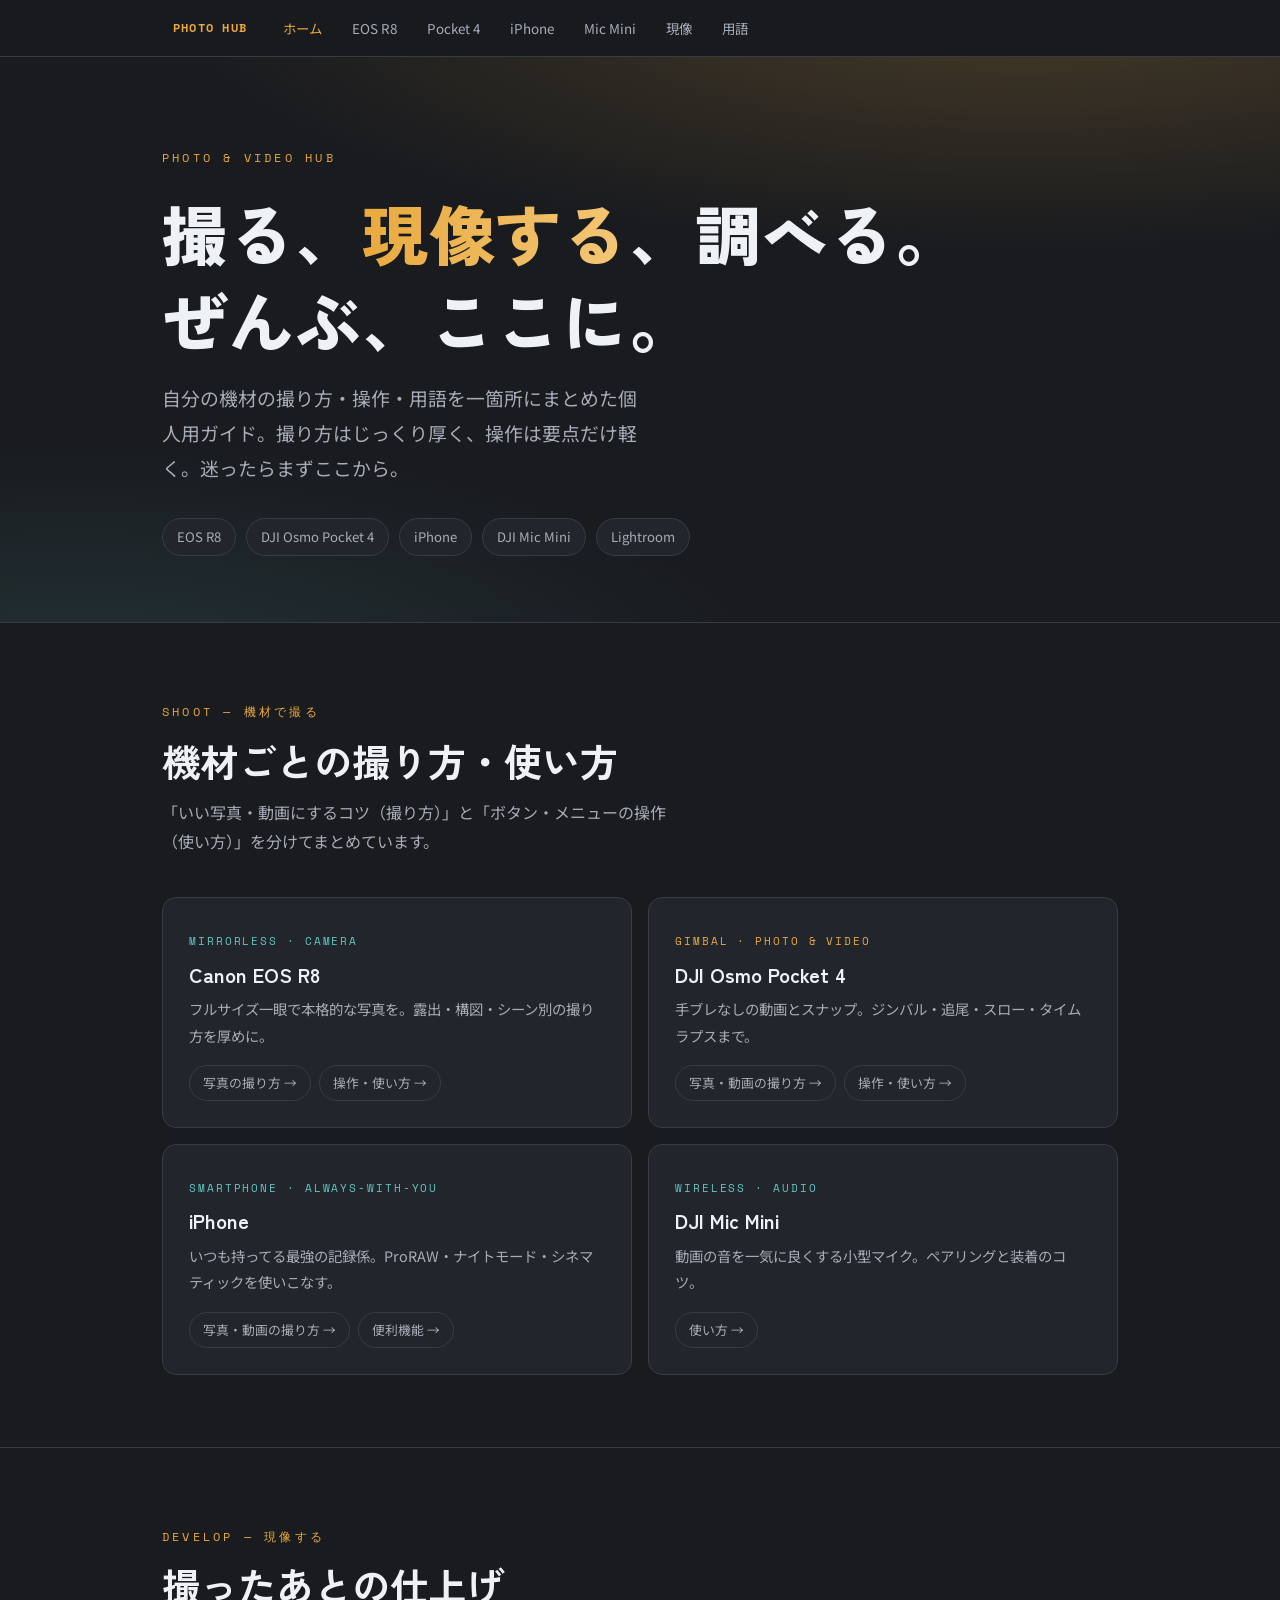
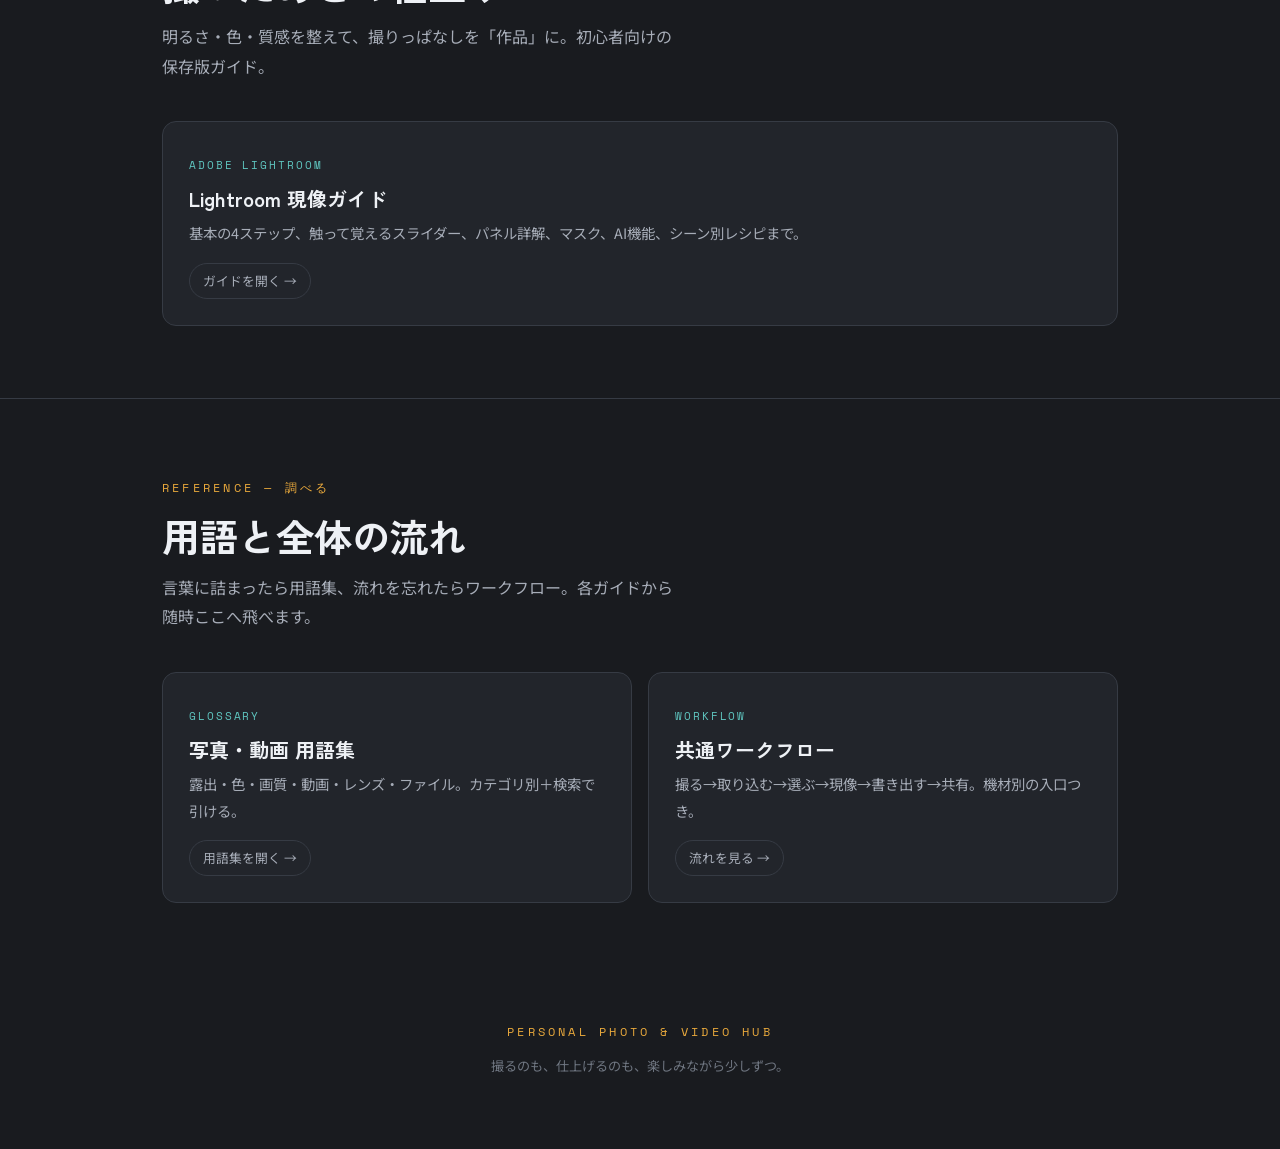
==== index.html @ 1a2ffede "Add photo-hub site structure from zip Extract index.html, assets (main.js, style.css), lightroom pag" ====
<!DOCTYPE html>
<html lang="ja">
<head>
<meta charset="UTF-8">
<meta name="viewport" content="width=device-width, initial-scale=1.0">
<title>撮影＆現像ハブ — 撮る・現像する・調べる</title>
<link rel="preconnect" href="https://fonts.googleapis.com">
<link rel="preconnect" href="https://fonts.gstatic.com" crossorigin>
<link href="https://fonts.googleapis.com/css2?family=Zen+Kaku+Gothic+New:wght@500;700;900&family=Noto+Sans+JP:wght@400;500;700&family=Space+Mono:wght@400;700&display=swap" rel="stylesheet">
<link rel="stylesheet" href="assets/style.css">
</head>
<body data-page="home">

<nav class="nav">
  <div class="wrap">
    <a class="brand" href="index.html">PHOTO HUB</a>
    <a href="index.html" data-nav="home">ホーム</a>
    <a href="eos-r8/shoot.html">EOS R8</a>
    <a href="pocket4/shoot.html">Pocket 4</a>
    <a href="iphone/shoot.html">iPhone</a>
    <a href="mic-mini/index.html">Mic Mini</a>
    <a href="lightroom/index.html">現像</a>
    <a href="reference/glossary.html">用語</a>
  </div>
</nav>

<header class="hero">
  <div class="hero-glow"></div>
  <div class="wrap">
    <span class="eyebrow hero-eyebrow">Photo &amp; Video Hub</span>
    <h1>撮る、<span class="accent">現像する</span>、調べる。<br>ぜんぶ、ここに。</h1>
    <p class="lead">自分の機材の撮り方・操作・用語を一箇所にまとめた個人用ガイド。撮り方はじっくり厚く、操作は要点だけ軽く。迷ったらまずここから。</p>
    <div class="hero-meta">
      <span class="chip">EOS R8</span>
      <span class="chip">DJI Osmo Pocket 4</span>
      <span class="chip">iPhone</span>
      <span class="chip">DJI Mic Mini</span>
      <span class="chip">Lightroom</span>
    </div>
  </div>
</header>

<!-- 機材で撮る -->
<section class="section">
  <div class="wrap">
    <div class="sec-head reveal">
      <span class="eyebrow">Shoot — 機材で撮る</span>
      <h2>機材ごとの撮り方・使い方</h2>
      <p>「いい写真・動画にするコツ（撮り方）」と「ボタン・メニューの操作（使い方）」を分けてまとめています。</p>
    </div>

    <div class="two reveal">
      <a class="dev-card theme-r8" href="eos-r8/shoot.html">
        <span class="kind">Mirrorless · Camera</span>
        <h3>Canon EOS R8</h3>
        <p>フルサイズ一眼で本格的な写真を。露出・構図・シーン別の撮り方を厚めに。</p>
        <div class="dev-links">
          <span class="pill">写真の撮り方 →</span>
          <span class="pill">操作・使い方 →</span>
        </div>
      </a>

      <a class="dev-card theme-pocket" href="pocket4/shoot.html">
        <span class="kind">Gimbal · Photo &amp; Video</span>
        <h3>DJI Osmo Pocket 4</h3>
        <p>手ブレなしの動画とスナップ。ジンバル・追尾・スロー・タイムラプスまで。</p>
        <div class="dev-links">
          <span class="pill">写真・動画の撮り方 →</span>
          <span class="pill">操作・使い方 →</span>
        </div>
      </a>

      <a class="dev-card theme-iphone" href="iphone/shoot.html">
        <span class="kind">Smartphone · Always-with-you</span>
        <h3>iPhone</h3>
        <p>いつも持ってる最強の記録係。ProRAW・ナイトモード・シネマティックを使いこなす。</p>
        <div class="dev-links">
          <span class="pill">写真・動画の撮り方 →</span>
          <span class="pill">便利機能 →</span>
        </div>
      </a>

      <a class="dev-card theme-mic" href="mic-mini/index.html">
        <span class="kind">Wireless · Audio</span>
        <h3>DJI Mic Mini</h3>
        <p>動画の音を一気に良くする小型マイク。ペアリングと装着のコツ。</p>
        <div class="dev-links">
          <span class="pill">使い方 →</span>
        </div>
      </a>
    </div>
  </div>
</section>

<!-- 現像する -->
<section class="section">
  <div class="wrap">
    <div class="sec-head reveal">
      <span class="eyebrow">Develop — 現像する</span>
      <h2>撮ったあとの仕上げ</h2>
      <p>明るさ・色・質感を整えて、撮りっぱなしを「作品」に。初心者向けの保存版ガイド。</p>
    </div>
    <a class="dev-card reveal" href="lightroom/index.html">
      <span class="kind">Adobe Lightroom</span>
      <h3>Lightroom 現像ガイド</h3>
      <p>基本の4ステップ、触って覚えるスライダー、パネル詳解、マスク、AI機能、シーン別レシピまで。</p>
      <div class="dev-links">
        <span class="pill">ガイドを開く →</span>
      </div>
    </a>
  </div>
</section>

<!-- リファレンス -->
<section class="section last">
  <div class="wrap">
    <div class="sec-head reveal">
      <span class="eyebrow">Reference — 調べる</span>
      <h2>用語と全体の流れ</h2>
      <p>言葉に詰まったら用語集、流れを忘れたらワークフロー。各ガイドから随時ここへ飛べます。</p>
    </div>
    <div class="two reveal">
      <a class="dev-card" href="reference/glossary.html">
        <span class="kind">Glossary</span>
        <h3>写真・動画 用語集</h3>
        <p>露出・色・画質・動画・レンズ・ファイル。カテゴリ別＋検索で引ける。</p>
        <div class="dev-links"><span class="pill">用語集を開く →</span></div>
      </a>
      <a class="dev-card" href="reference/workflow.html">
        <span class="kind">Workflow</span>
        <h3>共通ワークフロー</h3>
        <p>撮る→取り込む→選ぶ→現像→書き出す→共有。機材別の入口つき。</p>
        <div class="dev-links"><span class="pill">流れを見る →</span></div>
      </a>
    </div>
  </div>
</section>

<footer class="footer">
  <div class="wrap">
    <span class="eyebrow">Personal Photo &amp; Video Hub</span>
    撮るのも、仕上げるのも、楽しみながら少しずつ。
  </div>
</footer>

<script src="assets/main.js"></script>
</body>
</html>
---- assets/style.css ----
/* =========================================================
   撮影＆現像ハブ — 共通スタイル style.css
   全ページで読み込む。トークン + テーマ別アクセント + 部品。
   ========================================================= */

:root{
  --bg:#191b1f;
  --panel:#22252b;
  --panel-2:#2b2f37;
  --line:#363b44;
  --ink:#eef1f5;
  --ink-soft:#a7adb8;
  --ink-faint:#6f7681;

  /* 固定ブランド色 */
  --amber:#e9a93c;
  --teal:#5fc6c0;

  /* ページごとに切り替わるアクセント（既定 = amber / teal） */
  --accent:#e9a93c;
  --accent-soft:#f3c878;
  --accent2:#5fc6c0;

  --radius:14px;
  --maxw:1000px;
}

/* テーマ：body に付けるとアクセントが切り替わる */
.theme-r8{     --accent:#e9a93c; --accent-soft:#f3c878; --accent2:#5fc6c0; }
.theme-pocket{ --accent:#5fc6c0; --accent-soft:#9fe0dc; --accent2:#e9a93c; }
.theme-iphone{ --accent:#8ab4f8; --accent-soft:#bcd4fb; --accent2:#5fc6c0; }
.theme-mic{    --accent:#9b8cff; --accent-soft:#c3baff; --accent2:#5fc6c0; }

*{box-sizing:border-box;margin:0;padding:0}
html{scroll-behavior:smooth}
body{
  background:var(--bg);
  color:var(--ink);
  font-family:"Noto Sans JP",sans-serif;
  line-height:1.85;
  -webkit-font-smoothing:antialiased;
  overflow-x:hidden;
}
.wrap{max-width:var(--maxw);margin:0 auto;padding:0 22px}

h1,h2,h3,h4{font-family:"Zen Kaku Gothic New",sans-serif;line-height:1.32}
a{color:var(--accent)}
.eyebrow{font-family:"Space Mono",monospace;font-size:.72rem;letter-spacing:.28em;text-transform:uppercase;color:var(--accent)}
.num{font-family:"Space Mono",monospace;color:var(--accent);font-weight:700}
code{font-family:"Space Mono",monospace;background:var(--panel-2);padding:2px 7px;border-radius:5px;font-size:.85em;color:var(--accent-soft)}

/* ---------- nav ---------- */
.nav{position:sticky;top:0;z-index:50;background:rgba(25,27,31,.86);backdrop-filter:blur(10px);border-bottom:1px solid var(--line)}
.nav .wrap{display:flex;align-items:center;gap:8px;height:56px;overflow-x:auto;scrollbar-width:none}
.nav .wrap::-webkit-scrollbar{display:none}
.nav .brand{font-family:"Space Mono",monospace;font-weight:700;color:var(--accent);font-size:.78rem;letter-spacing:.1em;white-space:nowrap;margin-right:6px;text-decoration:none}
.nav a{color:var(--ink-soft);text-decoration:none;font-size:.84rem;white-space:nowrap;padding:6px 11px;border-radius:8px;transition:color .2s,background .2s}
.nav a:hover{color:var(--ink);background:var(--panel)}
.nav a.active{color:var(--accent)}
.nav .home{color:var(--ink-faint)}

/* ---------- hero ---------- */
.hero{position:relative;padding:90px 0 66px;border-bottom:1px solid var(--line);overflow:hidden}
.hero-glow{position:absolute;inset:0;pointer-events:none;
  background:
    radial-gradient(120% 80% at 80% -10%, color-mix(in srgb, var(--accent) 22%, transparent), transparent 55%),
    radial-gradient(90% 70% at 6% 110%, color-mix(in srgb, var(--accent2) 14%, transparent), transparent 60%);}
.hero .wrap{position:relative}
.hero-eyebrow{display:block;margin-bottom:22px}
.hero h1{font-size:clamp(2.3rem,6.5vw,4.1rem);font-weight:900;letter-spacing:.01em;margin-bottom:18px}
.hero h1 .accent{background:linear-gradient(100deg,var(--accent),var(--accent-soft));-webkit-background-clip:text;background-clip:text;color:transparent}
.lead{font-size:clamp(1rem,2.2vw,1.18rem);color:var(--ink-soft);max-width:48ch}
.hero-meta{margin-top:32px;display:flex;flex-wrap:wrap;gap:10px}
.chip{font-size:.82rem;color:var(--ink-soft);border:1px solid var(--line);border-radius:999px;padding:6px 14px;background:var(--panel)}

/* ---------- section ---------- */
.section{padding:72px 0;border-bottom:1px solid var(--line)}
.section.last{border-bottom:none}
.sec-head{margin-bottom:40px}
.sec-head h2{font-size:clamp(1.7rem,4vw,2.4rem);font-weight:700;margin:10px 0 12px}
.sec-head p{color:var(--ink-soft);max-width:58ch}

/* ---------- generic grids ---------- */
.two{display:grid;grid-template-columns:1fr 1fr;gap:16px}
.grid{display:grid;grid-template-columns:repeat(2,1fr);gap:16px}
.grid-3{display:grid;grid-template-columns:repeat(3,1fr);gap:16px}

/* ---------- hub device cards ---------- */
.dev-card{display:block;background:var(--panel);border:1px solid var(--line);border-radius:var(--radius);padding:26px;text-decoration:none;color:inherit;transition:border-color .25s ease,transform .25s ease;position:relative}
.dev-card:hover{border-color:var(--accent);transform:translateY(-3px)}
.dev-card .kind{font-family:"Space Mono",monospace;font-size:.66rem;letter-spacing:.18em;text-transform:uppercase;color:var(--accent2)}
.dev-card h3{font-size:1.25rem;font-weight:700;margin:8px 0 8px}
.dev-card p{color:var(--ink-soft);font-size:.9rem;margin-bottom:16px}
.dev-links{display:flex;flex-wrap:wrap;gap:8px}
.pill{font-size:.8rem;border:1px solid var(--line);border-radius:999px;padding:5px 13px;color:var(--ink-soft);text-decoration:none;transition:all .2s}
.pill:hover{border-color:var(--accent);color:var(--accent)}
.pill.soon{opacity:.5;pointer-events:none}
.badge-soon{position:absolute;top:18px;right:18px;font-family:"Space Mono",monospace;font-size:.6rem;letter-spacing:.14em;color:var(--ink-faint);border:1px solid var(--line);border-radius:5px;padding:3px 7px}

/* ---------- orientation boxes ---------- */
.obox{background:var(--panel);border:1px solid var(--line);border-radius:var(--radius);padding:24px}
.obox h3{font-size:1.08rem;margin-bottom:8px}
.obox p{color:var(--ink-soft);font-size:.92rem}
.obox .meta{font-family:"Space Mono",monospace;font-size:.68rem;letter-spacing:.16em;color:var(--accent2);text-transform:uppercase;display:block;margin-bottom:10px}
.modules{display:flex;flex-wrap:wrap;gap:8px;margin-top:30px}
.mod{font-size:.82rem;background:var(--panel-2);border:1px solid var(--line);border-radius:8px;padding:7px 13px;color:var(--ink-soft)}
.mod b{color:var(--accent);font-family:"Space Mono",monospace;margin-right:6px}

/* ---------- numbered steps ---------- */
.step{display:grid;grid-template-columns:auto 1fr;gap:22px;padding:26px;margin-bottom:18px;background:var(--panel);border:1px solid var(--line);border-radius:var(--radius);transition:border-color .25s ease,transform .25s ease}
.step:hover{border-color:var(--accent);transform:translateY(-2px)}
.step .num{font-size:1.5rem;padding-top:2px}
.step h3{font-size:1.22rem;font-weight:700;margin-bottom:6px}
.step .role{font-family:"Space Mono",monospace;font-size:.7rem;letter-spacing:.2em;color:var(--accent2);text-transform:uppercase;display:block;margin-bottom:10px}
.step ul{list-style:none;margin-top:14px;display:grid;gap:9px}
.step li{position:relative;padding-left:18px;color:var(--ink-soft);font-size:.95rem}
.step li::before{content:"";position:absolute;left:0;top:.7em;width:7px;height:7px;border-radius:2px;background:var(--accent)}
.step li b{color:var(--ink);font-weight:700}

/* ---------- tip ---------- */
.tip{margin-top:16px;padding:13px 16px;border-radius:10px;background:color-mix(in srgb, var(--accent) 9%, transparent);border:1px solid color-mix(in srgb, var(--accent) 28%, transparent);font-size:.9rem;color:var(--accent-soft)}
.tip b{color:var(--accent);font-weight:700}

/* ---------- cards ---------- */
.card{background:var(--panel);border:1px solid var(--line);border-radius:var(--radius);padding:24px;transition:border-color .25s ease,transform .25s ease}
.card:hover{border-color:var(--accent2);transform:translateY(-2px)}
.card .tag{font-family:"Space Mono",monospace;font-size:.66rem;letter-spacing:.16em;color:var(--accent2);text-transform:uppercase}
.card h3{font-size:1.08rem;font-weight:700;margin:8px 0 8px}
.card p{color:var(--ink-soft);font-size:.9rem}

/* ---------- accordion ---------- */
.acc{background:var(--panel);border:1px solid var(--line);border-radius:12px;margin-bottom:12px;overflow:hidden}
.acc summary{cursor:pointer;padding:18px 22px;display:flex;align-items:center;gap:14px;list-style:none;font-family:"Zen Kaku Gothic New",sans-serif;font-weight:700;font-size:1.04rem}
.acc summary::-webkit-details-marker{display:none}
.acc summary .ico{font-family:"Space Mono",monospace;color:var(--accent);font-size:.9rem;transition:transform .2s ease}
.acc[open] summary .ico{transform:rotate(90deg)}
.acc summary .en{font-family:"Space Mono",monospace;font-size:.66rem;letter-spacing:.14em;color:var(--accent2);text-transform:uppercase;margin-left:auto;font-weight:400}
.acc .body{padding:0 22px 20px 54px;color:var(--ink-soft);font-size:.93rem}
.acc .body p{margin-bottom:10px}
.acc .body b{color:var(--ink)}
.acc .body .mini{font-size:.85rem;color:var(--accent-soft);background:color-mix(in srgb, var(--accent) 8%, transparent);border-radius:8px;padding:9px 13px;margin-top:6px}

/* ---------- interactive lab ---------- */
.lab{background:var(--panel);border:1px solid var(--line);border-radius:var(--radius);overflow:hidden}
.lab-grid{display:grid;grid-template-columns:1.1fr 1fr}
.stage{position:relative;aspect-ratio:4/3;width:100%;background:#000;overflow:hidden}
.controls{padding:20px 22px 24px;border-left:1px solid var(--line)}
.ctrl{margin-bottom:15px}
.ctrl-top{display:flex;justify-content:space-between;align-items:baseline;margin-bottom:7px}
.ctrl-label{font-size:.88rem;font-weight:500}
.ctrl-label span{color:var(--ink-faint);font-size:.74rem;margin-left:7px;font-weight:400}
.ctrl-val{font-family:"Space Mono",monospace;font-size:.82rem;color:var(--accent);font-weight:700}
input[type=range]{-webkit-appearance:none;appearance:none;width:100%;height:4px;border-radius:4px;background:var(--line);outline:none;cursor:pointer}
input[type=range]::-webkit-slider-thumb{-webkit-appearance:none;appearance:none;width:18px;height:18px;border-radius:50%;background:var(--accent);border:3px solid var(--bg);cursor:pointer;box-shadow:0 0 0 1px var(--accent);transition:transform .12s ease}
input[type=range]::-webkit-slider-thumb:active{transform:scale(1.25)}
input[type=range]::-moz-range-thumb{width:18px;height:18px;border-radius:50%;background:var(--accent);border:3px solid var(--bg);cursor:pointer;box-shadow:0 0 0 1px var(--accent)}
.reset{margin-top:6px;font-family:"Space Mono",monospace;font-size:.76rem;letter-spacing:.12em;background:transparent;color:var(--ink-soft);border:1px solid var(--line);border-radius:8px;padding:9px 16px;cursor:pointer;transition:all .2s ease;width:100%}
.reset:hover{border-color:var(--accent);color:var(--accent)}
.lab-note{padding:13px 22px;border-top:1px solid var(--line);font-size:.8rem;color:var(--ink-faint)}

/* ---------- recipe ---------- */
.recipe{background:var(--panel);border:1px solid var(--line);border-radius:var(--radius);padding:26px;margin-bottom:16px}
.recipe-head{display:flex;align-items:center;gap:12px;margin-bottom:14px}
.recipe-head .dot{width:11px;height:11px;border-radius:50%;flex:none}
.recipe-head h3{font-size:1.18rem;font-weight:700}
.recipe-head .scene-tag{font-family:"Space Mono",monospace;font-size:.66rem;letter-spacing:.14em;color:var(--ink-faint);text-transform:uppercase;margin-left:auto}
.recipe p.intro{color:var(--ink-soft);font-size:.92rem;margin-bottom:16px}
.recipe table{width:100%;border-collapse:collapse;font-size:.88rem}
.recipe td{padding:8px 0;border-bottom:1px solid var(--line);vertical-align:top}
.recipe tr:last-child td{border-bottom:none}
.recipe td.k{color:var(--ink);font-weight:500;width:42%;padding-right:14px}
.recipe td.v{color:var(--ink-soft)}
.recipe td.v b{color:var(--accent-soft);font-family:"Space Mono",monospace;font-weight:700}

/* ---------- shortcut / data table ---------- */
.keys{width:100%;border-collapse:collapse;font-size:.9rem;background:var(--panel);border:1px solid var(--line);border-radius:var(--radius);overflow:hidden}
.keys th{text-align:left;background:var(--panel-2);color:var(--ink-soft);font-weight:500;font-size:.78rem;letter-spacing:.05em;padding:13px 18px}
.keys td{padding:12px 18px;border-top:1px solid var(--line);color:var(--ink-soft)}
.keys td.act{color:var(--ink)}
kbd{font-family:"Space Mono",monospace;font-size:.8rem;background:var(--panel-2);border:1px solid var(--line);border-bottom-width:2px;border-radius:6px;padding:2px 8px;color:var(--accent-soft);white-space:nowrap}

/* ---------- glossary ---------- */
.gloss{display:grid;grid-template-columns:1fr 1fr;gap:12px}
.term{background:var(--panel);border:1px solid var(--line);border-radius:11px;padding:18px 20px}
.term dt{font-family:"Zen Kaku Gothic New",sans-serif;font-weight:700;font-size:1rem;margin-bottom:5px}
.term dt span{font-family:"Space Mono",monospace;font-size:.66rem;color:var(--accent2);margin-left:8px;letter-spacing:.08em}
.term dd{color:var(--ink-soft);font-size:.88rem}

/* ---------- pipeline flow ---------- */
.flow{display:grid;grid-template-columns:repeat(4,1fr);gap:12px}
.flow-step{background:var(--panel);border:1px solid var(--line);border-radius:12px;padding:20px}
.flow-step .n{font-family:"Space Mono",monospace;color:var(--accent);font-size:.8rem;font-weight:700}
.flow-step h4{font-size:1rem;margin:6px 0 6px}
.flow-step p{font-size:.85rem;color:var(--ink-soft)}

/* ---------- plans ---------- */
.plans{display:grid;grid-template-columns:1fr 1fr;gap:16px;margin-bottom:22px}
.plan{background:var(--panel);border:1px solid var(--line);border-radius:var(--radius);padding:26px}
.plan.feat{border-color:var(--accent);background:linear-gradient(180deg,color-mix(in srgb, var(--accent) 7%, transparent),var(--panel))}
.plan .pname{font-weight:700;font-family:"Zen Kaku Gothic New",sans-serif;font-size:1.05rem}
.plan .badge{font-family:"Space Mono",monospace;font-size:.62rem;letter-spacing:.16em;color:var(--bg);background:var(--accent);padding:3px 8px;border-radius:5px;margin-left:8px;vertical-align:middle}
.price{font-family:"Space Mono",monospace;font-size:2rem;font-weight:700;margin:14px 0 4px}
.price small{font-size:.85rem;color:var(--ink-faint);font-weight:400}
.plan ul{list-style:none;margin-top:14px;display:grid;gap:7px}
.plan li{font-size:.88rem;color:var(--ink-soft);padding-left:16px;position:relative}
.plan li::before{content:"\203A";position:absolute;left:0;color:var(--accent)}
.note{font-size:.86rem;color:var(--ink-faint)}
.note b{color:var(--ink-soft)}

/* ---------- help ---------- */
.help{display:grid;gap:14px}
.help-item{background:var(--panel-2);border-left:3px solid var(--accent2);border-radius:0 10px 10px 0;padding:16px 20px}
.help-item h3{font-size:.98rem;font-weight:700;margin-bottom:4px}
.help-item p{font-size:.9rem;color:var(--ink-soft)}

/* ---------- footer ---------- */
.footer{padding:46px 0 70px;text-align:center;color:var(--ink-faint);font-size:.82rem}
.footer .eyebrow{display:block;margin-bottom:12px}
.footer a{color:var(--ink-soft)}

/* ---------- reveal ---------- */
.reveal{opacity:0;transform:translateY(20px);transition:opacity .6s ease,transform .6s ease}
.reveal.in{opacity:1;transform:none}

/* ---------- responsive ---------- */
@media (max-width:760px){
  .two,.grid,.grid-3,.plans,.gloss{grid-template-columns:1fr}
  .flow{grid-template-columns:1fr 1fr}
  .lab-grid{grid-template-columns:1fr}
  .controls{border-left:none;border-top:1px solid var(--line)}
  .step{grid-template-columns:1fr;gap:8px}
  .step .num{font-size:1.2rem}
  .section{padding:54px 0}
  .acc .body{padding-left:22px}
}
@media (prefers-reduced-motion:reduce){
  .reveal{opacity:1;transform:none;transition:none}
  html{scroll-behavior:auto}
  .step,.card,.dev-card{transition:none}
}

/* color-mix フォールバック（古い環境向けの近似） */
@supports not (background: color-mix(in srgb, red, blue)){
  .tip{background:rgba(233,169,60,.09);border-color:rgba(233,169,60,.28)}
  .acc .body .mini{background:rgba(233,169,60,.08)}
  .plan.feat{background:var(--panel)}
}
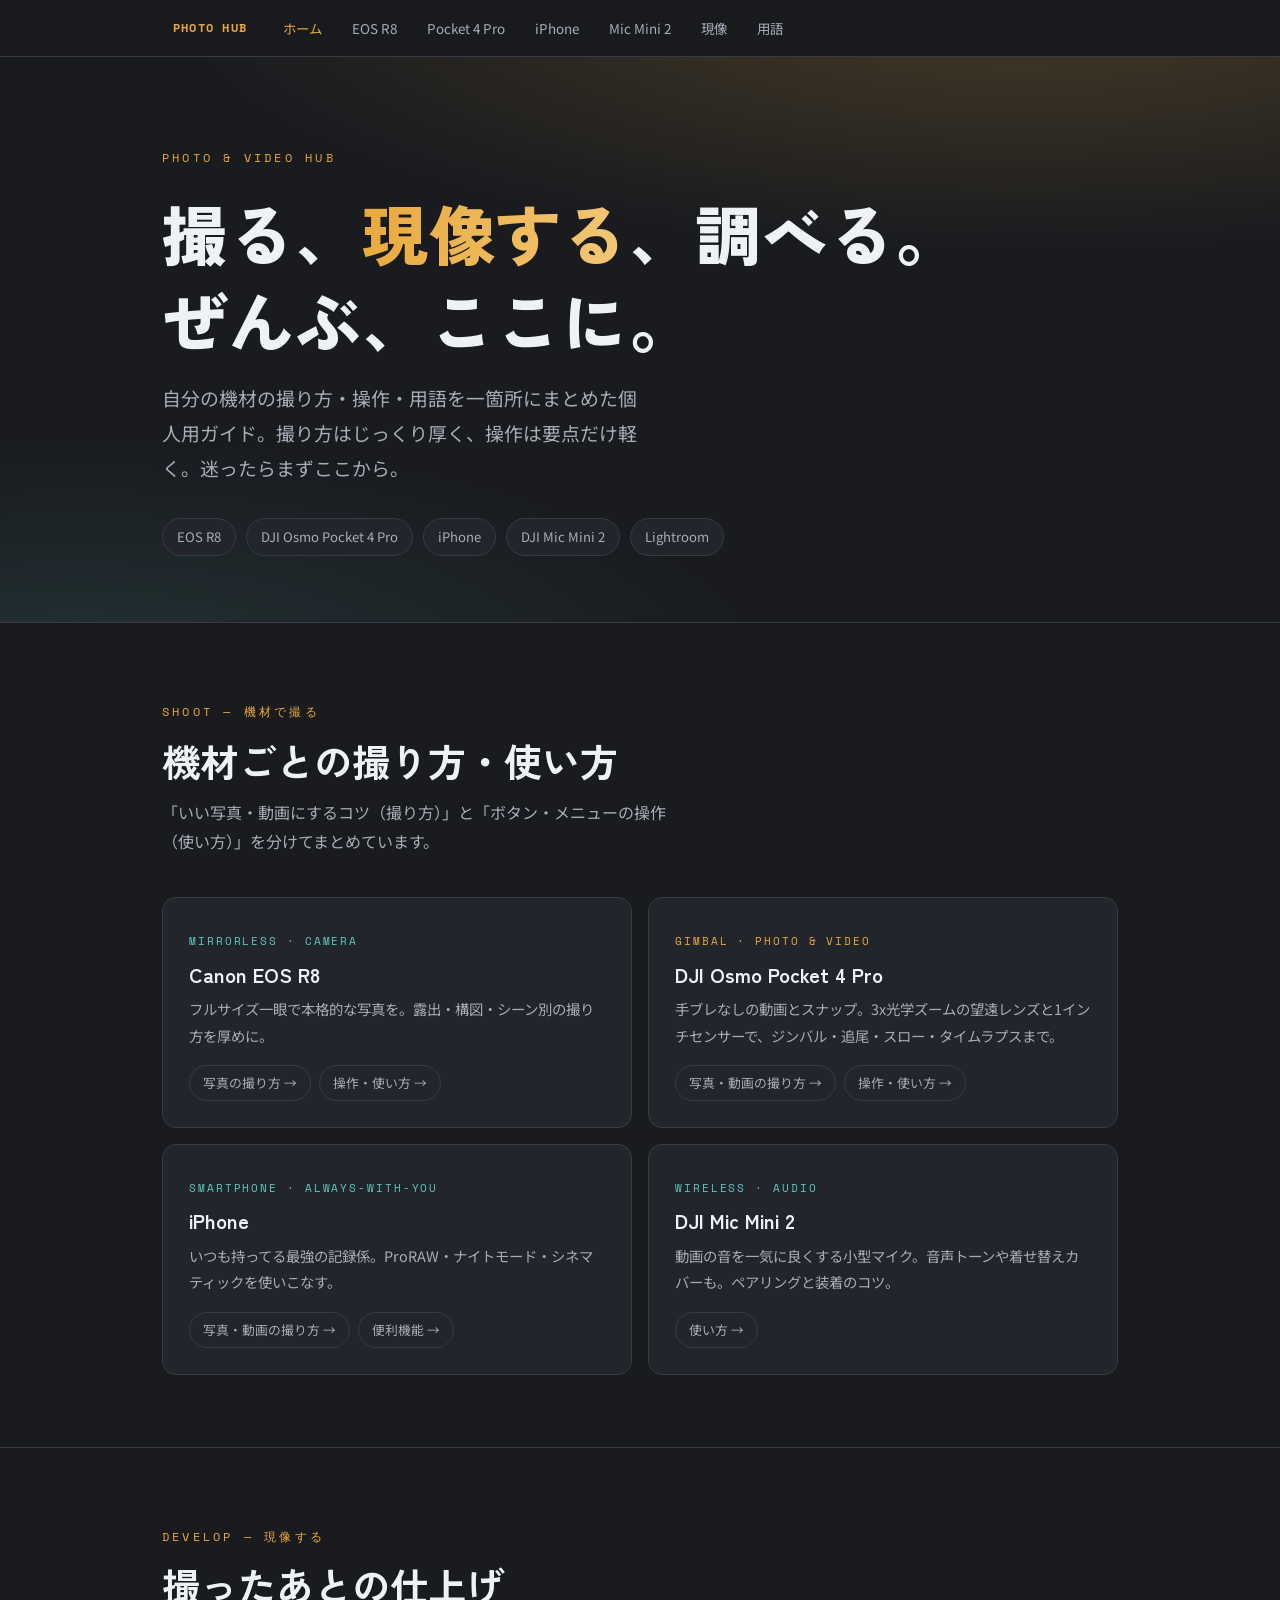
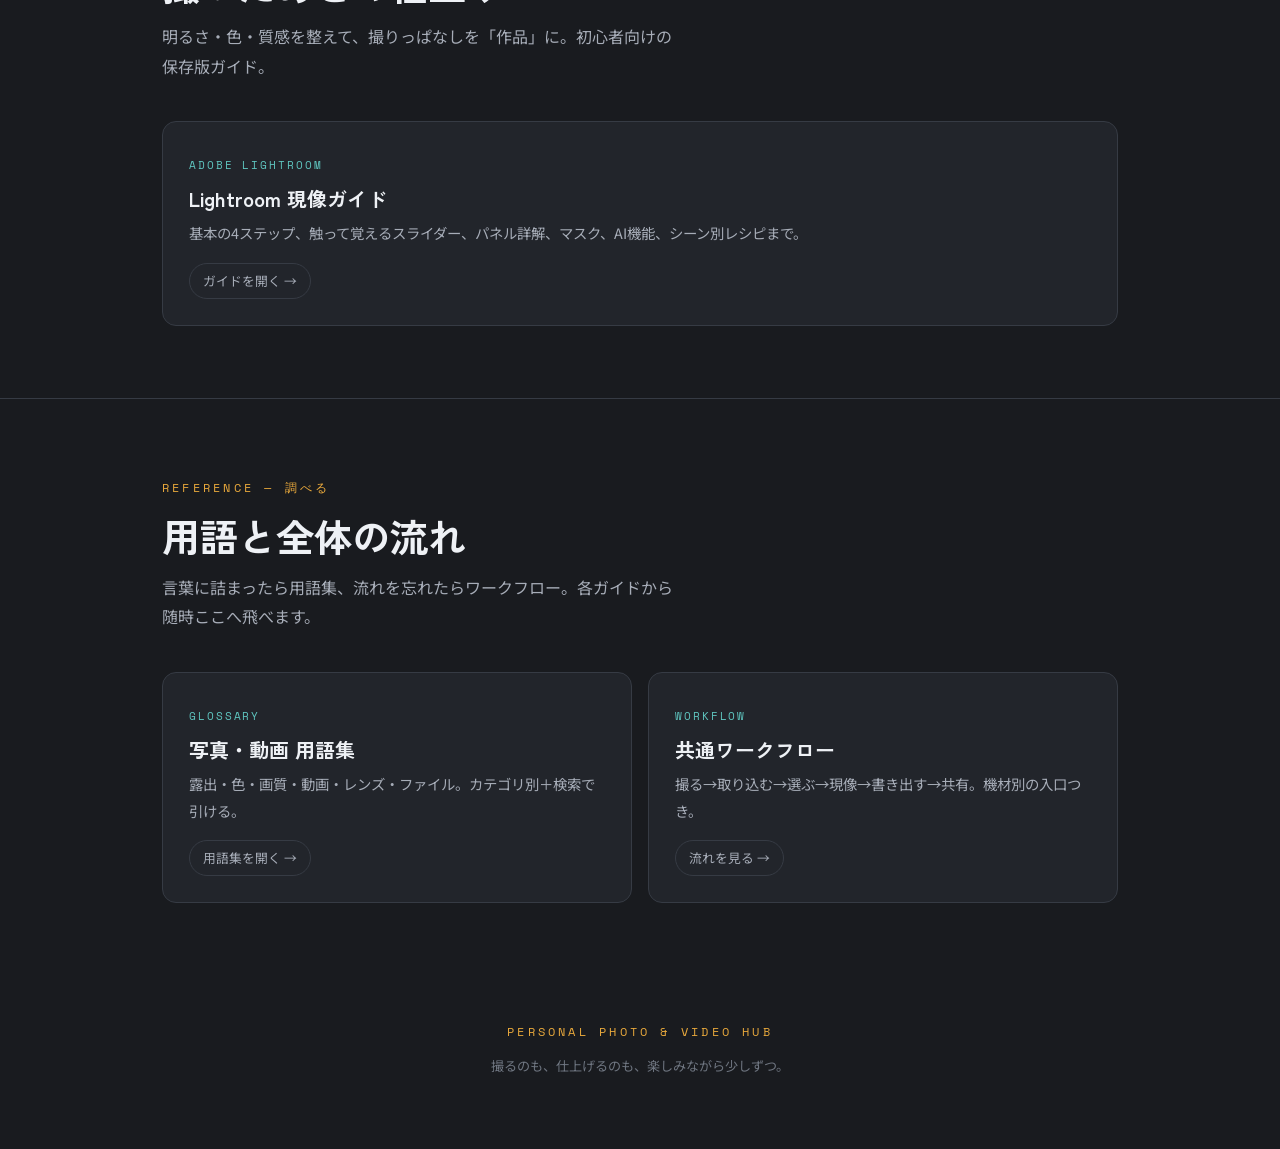
==== commit 5a2d408d: "機材を Pocket 4 Pro / Mic Mini 2 に更新 オーナーの買い替え（DJI Osmo Pocket 4 Pro・DJI Mic Mini 2）に合わせ、 サイト全体の機材名と機能説" ====
--- a/index.html
+++ b/index.html
@@ -2,23 +2,57 @@
 <html lang="ja">
 <head>
 <meta charset="UTF-8">
-<meta name="viewport" content="width=device-width, initial-scale=1.0">
+<meta name="viewport" content="width=device-width, initial-scale=1.0, viewport-fit=cover">
+<meta name="theme-color" content="#191b1f">
+<meta name="mobile-web-app-capable" content="yes">
+<meta name="apple-mobile-web-app-capable" content="yes">
+<meta name="apple-mobile-web-app-status-bar-style" content="black-translucent">
+<meta name="apple-mobile-web-app-title" content="Photo Hub">
+<link rel="manifest" href="/photo-hub/manifest.webmanifest">
+<link rel="icon" href="/photo-hub/icons/icon-32.png" sizes="32x32" type="image/png">
+<link rel="apple-touch-icon" href="/photo-hub/icons/apple-touch-icon.png">
 <title>撮影＆現像ハブ — 撮る・現像する・調べる</title>
 <link rel="preconnect" href="https://fonts.googleapis.com">
 <link rel="preconnect" href="https://fonts.gstatic.com" crossorigin>
-<link href="https://fonts.googleapis.com/css2?family=Zen+Kaku+Gothic+New:wght@500;700;900&family=Noto+Sans+JP:wght@400;500;700&family=Space+Mono:wght@400;700&display=swap" rel="stylesheet">
+<link href="https://fonts.googleapis.com/css2?family=Zen+Kaku+Gothic+New:wght@500;700;900&family=Noto+Sans+JP:wght@400;500;700&family=Space+Mono:wght@400;700&display=swap" rel="stylesheet" media="print" onload="this.media='all'">
+<noscript><link href="https://fonts.googleapis.com/css2?family=Zen+Kaku+Gothic+New:wght@500;700;900&family=Noto+Sans+JP:wght@400;500;700&family=Space+Mono:wght@400;700&display=swap" rel="stylesheet"></noscript>
 <link rel="stylesheet" href="assets/style.css">
+<script>try{if(sessionStorage.getItem('phSplash'))document.documentElement.className+=' no-splash';else sessionStorage.setItem('phSplash','1');}catch(e){}</script>
+<style>
+/* 起動スプラッシュ（最初の描画から黒地・サイト雰囲気に統一） */
+html{background:#191b1f}
+#ph-splash{position:fixed;inset:0;z-index:9999;display:flex;flex-direction:column;align-items:center;justify-content:center;gap:20px;
+  background:radial-gradient(120% 80% at 80% 10%,rgba(233,169,60,.16),transparent 55%),radial-gradient(95% 70% at 8% 105%,rgba(95,198,192,.10),transparent 60%),#191b1f;
+  transition:opacity .5s ease,visibility .5s ease}
+#ph-splash.ph-hide{opacity:0;visibility:hidden}
+.no-splash #ph-splash{display:none}
+.ph-ap-wrap{position:relative;width:60px;height:60px;display:grid;place-items:center}
+.ph-ap{width:60px;height:60px;border-radius:50%;background:conic-gradient(from 0deg,rgba(233,169,60,0),#e9a93c);
+  -webkit-mask:radial-gradient(farthest-side,transparent calc(100% - 4px),#000 calc(100% - 3px));
+          mask:radial-gradient(farthest-side,transparent calc(100% - 4px),#000 calc(100% - 3px));
+  animation:ph-spin .95s linear infinite}
+.ph-lens{position:absolute;width:12px;height:12px;border-radius:50%;background:radial-gradient(circle at 35% 35%,#f3c878,#b9852a);box-shadow:0 0 10px rgba(233,169,60,.45)}
+.ph-brand{font-family:"Space Mono",ui-monospace,Menlo,monospace;letter-spacing:.32em;font-size:.8rem;font-weight:700;color:#e9a93c;padding-left:.32em}
+.ph-sub{font-family:"Space Mono",ui-monospace,Menlo,monospace;letter-spacing:.18em;font-size:.58rem;color:#6f7681;padding-left:.18em}
+@keyframes ph-spin{to{transform:rotate(360deg)}}
+@media (prefers-reduced-motion:reduce){.ph-ap{animation:none}}
+</style>
 </head>
 <body data-page="home">
+<div id="ph-splash" aria-hidden="true">
+  <div class="ph-ap-wrap"><div class="ph-ap"></div><div class="ph-lens"></div></div>
+  <div class="ph-brand">PHOTO HUB</div>
+  <div class="ph-sub">撮影＆現像ハブ</div>
+</div>
 
 <nav class="nav">
   <div class="wrap">
     <a class="brand" href="index.html">PHOTO HUB</a>
     <a href="index.html" data-nav="home">ホーム</a>
     <a href="eos-r8/shoot.html">EOS R8</a>
-    <a href="pocket4/shoot.html">Pocket 4</a>
+    <a href="pocket4/shoot.html">Pocket 4 Pro</a>
     <a href="iphone/shoot.html">iPhone</a>
-    <a href="mic-mini/index.html">Mic Mini</a>
+    <a href="mic-mini/index.html">Mic Mini 2</a>
     <a href="lightroom/index.html">現像</a>
     <a href="reference/glossary.html">用語</a>
   </div>
@@ -31,11 +65,11 @@
     <h1>撮る、<span class="accent">現像する</span>、調べる。<br>ぜんぶ、ここに。</h1>
     <p class="lead">自分の機材の撮り方・操作・用語を一箇所にまとめた個人用ガイド。撮り方はじっくり厚く、操作は要点だけ軽く。迷ったらまずここから。</p>
     <div class="hero-meta">
-      <span class="chip">EOS R8</span>
-      <span class="chip">DJI Osmo Pocket 4</span>
-      <span class="chip">iPhone</span>
-      <span class="chip">DJI Mic Mini</span>
-      <span class="chip">Lightroom</span>
+      <a class="chip" href="eos-r8/shoot.html">EOS R8</a>
+      <a class="chip" href="pocket4/shoot.html">DJI Osmo Pocket 4 Pro</a>
+      <a class="chip" href="iphone/shoot.html">iPhone</a>
+      <a class="chip" href="mic-mini/index.html">DJI Mic Mini 2</a>
+      <a class="chip" href="lightroom/index.html">Lightroom</a>
     </div>
   </div>
 </header>
@@ -50,40 +84,40 @@
     </div>
 
     <div class="two reveal">
-      <a class="dev-card theme-r8" href="eos-r8/shoot.html">
+      <div class="dev-card theme-r8">
         <span class="kind">Mirrorless · Camera</span>
         <h3>Canon EOS R8</h3>
         <p>フルサイズ一眼で本格的な写真を。露出・構図・シーン別の撮り方を厚めに。</p>
         <div class="dev-links">
-          <span class="pill">写真の撮り方 →</span>
-          <span class="pill">操作・使い方 →</span>
+          <a class="pill" href="eos-r8/shoot.html">写真の撮り方 →</a>
+          <a class="pill" href="eos-r8/operate.html">操作・使い方 →</a>
         </div>
-      </a>
+      </div>
 
-      <a class="dev-card theme-pocket" href="pocket4/shoot.html">
+      <div class="dev-card theme-pocket">
         <span class="kind">Gimbal · Photo &amp; Video</span>
-        <h3>DJI Osmo Pocket 4</h3>
-        <p>手ブレなしの動画とスナップ。ジンバル・追尾・スロー・タイムラプスまで。</p>
+        <h3>DJI Osmo Pocket 4 Pro</h3>
+        <p>手ブレなしの動画とスナップ。3x光学ズームの望遠レンズと1インチセンサーで、ジンバル・追尾・スロー・タイムラプスまで。</p>
         <div class="dev-links">
-          <span class="pill">写真・動画の撮り方 →</span>
-          <span class="pill">操作・使い方 →</span>
+          <a class="pill" href="pocket4/shoot.html">写真・動画の撮り方 →</a>
+          <a class="pill" href="pocket4/operate.html">操作・使い方 →</a>
         </div>
-      </a>
+      </div>
 
-      <a class="dev-card theme-iphone" href="iphone/shoot.html">
+      <div class="dev-card theme-iphone">
         <span class="kind">Smartphone · Always-with-you</span>
         <h3>iPhone</h3>
         <p>いつも持ってる最強の記録係。ProRAW・ナイトモード・シネマティックを使いこなす。</p>
         <div class="dev-links">
-          <span class="pill">写真・動画の撮り方 →</span>
-          <span class="pill">便利機能 →</span>
+          <a class="pill" href="iphone/shoot.html">写真・動画の撮り方 →</a>
+          <a class="pill" href="iphone/shoot.html#tips">便利機能 →</a>
         </div>
-      </a>
+      </div>
 
       <a class="dev-card theme-mic" href="mic-mini/index.html">
         <span class="kind">Wireless · Audio</span>
-        <h3>DJI Mic Mini</h3>
-        <p>動画の音を一気に良くする小型マイク。ペアリングと装着のコツ。</p>
+        <h3>DJI Mic Mini 2</h3>
+        <p>動画の音を一気に良くする小型マイク。音声トーンや着せ替えカバーも。ペアリングと装着のコツ。</p>
         <div class="dev-links">
           <span class="pill">使い方 →</span>
         </div>
--- a/assets/style.css
+++ b/assets/style.css
@@ -71,7 +71,8 @@
 .hero h1 .accent{background:linear-gradient(100deg,var(--accent),var(--accent-soft));-webkit-background-clip:text;background-clip:text;color:transparent}
 .lead{font-size:clamp(1rem,2.2vw,1.18rem);color:var(--ink-soft);max-width:48ch}
 .hero-meta{margin-top:32px;display:flex;flex-wrap:wrap;gap:10px}
-.chip{font-size:.82rem;color:var(--ink-soft);border:1px solid var(--line);border-radius:999px;padding:6px 14px;background:var(--panel)}
+.chip{font-size:.82rem;color:var(--ink-soft);border:1px solid var(--line);border-radius:999px;padding:6px 14px;background:var(--panel);text-decoration:none;transition:border-color .2s ease,color .2s ease}
+a.chip:hover{border-color:var(--accent);color:var(--accent)}
 
 /* ---------- section ---------- */
 .section{padding:72px 0;border-bottom:1px solid var(--line)}
@@ -245,3 +246,22 @@
   .acc .body .mini{background:rgba(233,169,60,.08)}
   .plan.feat{background:var(--panel)}
 }
+
+/* =========================================================
+   PWA / iOS セーフエリア対応
+   viewport-fit=cover の全画面表示でも、固定ナビをステータスバー
+   （時計・バッテリー・ノッチ／Dynamic Island）の下へ確実に逃がす。
+   env(safe-area-inset-*) は通常ブラウザでは 0 なので影響なし。
+   ========================================================= */
+html{background:var(--bg)}                         /* オーバースクロール時も暗く */
+.nav{padding-top:env(safe-area-inset-top, 0px)}    /* ← 時計と被らせない核心 */
+.wrap{
+  padding-left:max(22px, env(safe-area-inset-left, 0px));
+  padding-right:max(22px, env(safe-area-inset-right, 0px));
+}
+.footer{padding-bottom:calc(70px + env(safe-area-inset-bottom, 0px))} /* ホームインジケータ回避 */
+
+
+/* ---------- アンカー先が固定ナビ（＋用語集の検索バー）に隠れない ---------- */
+section[id]{scroll-margin-top:calc(68px + env(safe-area-inset-top, 0px))}
+.cat[id]{scroll-margin-top:calc(128px + env(safe-area-inset-top, 0px))}
